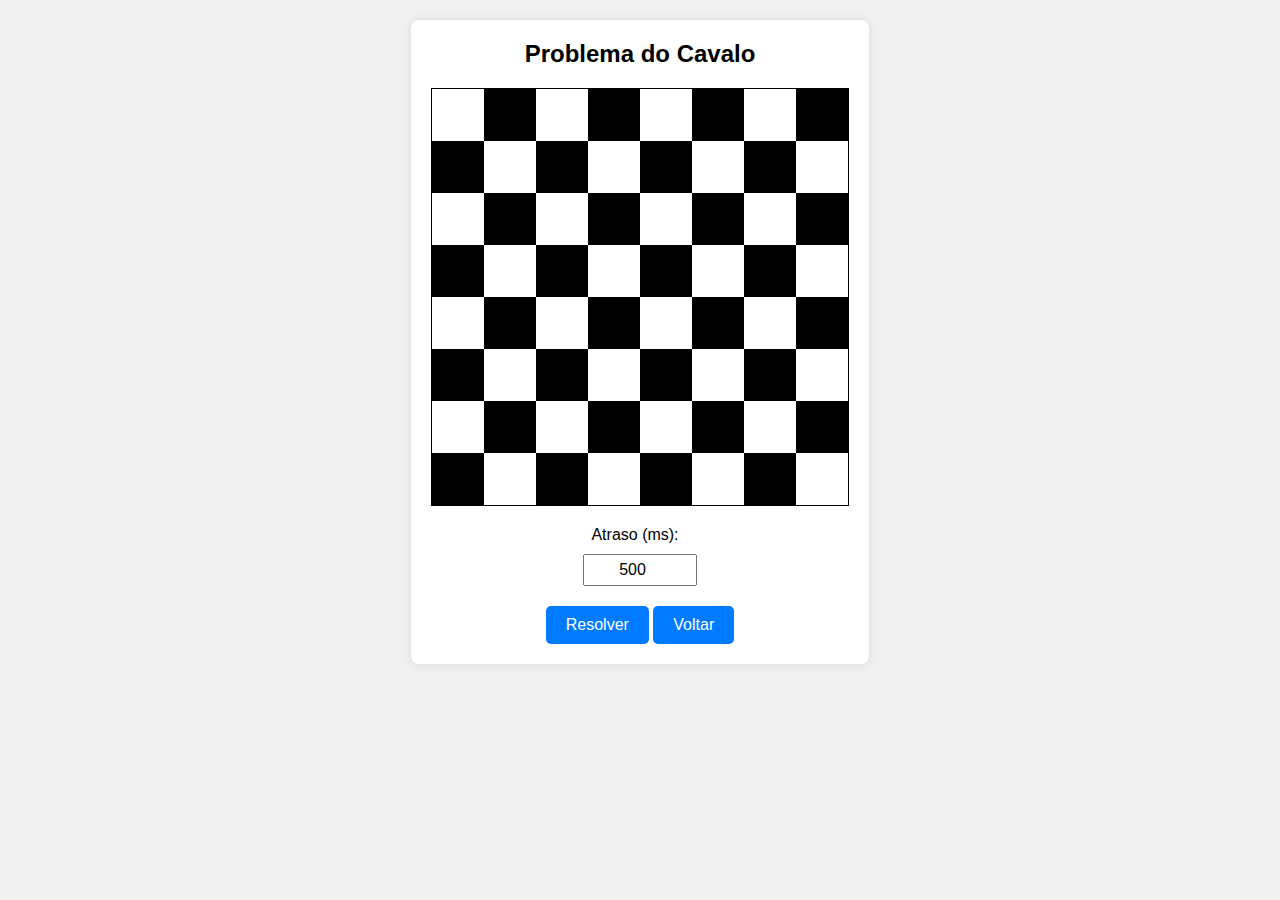
==== html/cavalo/cavalo.html @ 426ba8c2 "first commit" ====
<!DOCTYPE html>
<html lang="pt-BR">
<head>
    <meta charset="UTF-8">
    <title>Problema do Cavalo</title>
    <link rel="stylesheet" href="/styles/cavalo/cavalo.css">
</head>
<body>
    <div class="container">
        <h1>Problema do Cavalo</h1>
        <table id="chessboard"></table>
        <div class="controls">
            <label for="delay">Atraso (ms):</label>
            <input type="number" id="delay" value="500" min="100" step="100">
            <div>
                <button onclick="startSolving()">Resolver</button>
                <button onclick="window.location.href='../index.html'">Voltar</button>
            </div>
        </div>
    </div>
    <script src="/js/cavalo/cavalo.js"></script>
</body>
</html>
---- styles/cavalo/cavalo.css ----
body {
    font-family: Arial, sans-serif;
    background-color: #f0f0f0;
    display: flex;
    justify-content: center;
    align-items: center;
    margin: 0;
}

.container {
    text-align: center;
    background-color: #fff;
    padding: 20px;
    border-radius: 8px;
    box-shadow: 0 0 10px rgba(0, 0, 0, 0.1);
    margin: 20px;
}

h1 {
    margin: 0 0 20px 0;
    font-size: 24px;
}

table {
    border: 1px solid black;
    border-collapse: collapse;
    margin: 0 auto 20px auto;
}

td {
    width: 50px;
    height: 50px;
    text-align: center;
    vertical-align: middle;
    font-size: 24px;
}

.white {
    background-color: white;
}

.black {
    background-color: black;
    color: white;
}

.visited {
    background-color: #aaf;
}

.controls {
    display: flex;
    flex-direction: column;
    align-items: center;
    gap: 10px;
}

.controls label {
    margin-right: 10px;
}

.controls input {
    margin: 0 0 10px 0;
    padding: 5px;
    font-size: 16px;
    width: 100px;
    text-align: center;
}

.controls button {
    padding: 10px 20px;
    font-size: 16px;
    border: none;
    border-radius: 5px;
    background-color: #007bff;
    color: white;
    cursor: pointer;
    transition: background-color 0.3s;
}

.controls button:hover {
    background-color: #0056b3;
}

.controls button:nth-child(4) {
    background-color: #dc3545;
}

.controls button:nth-child(4):hover {
    background-color: #c82333;
}
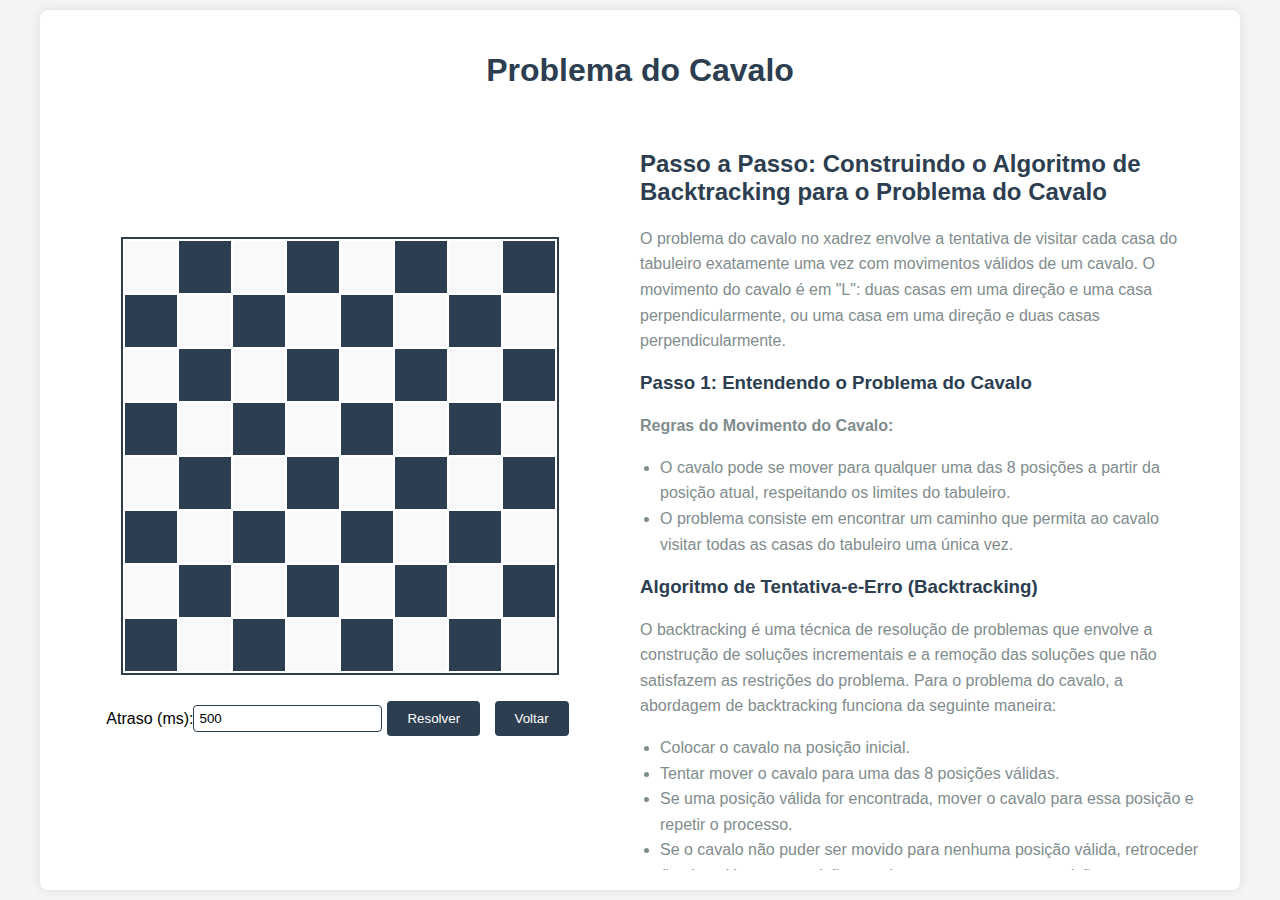
==== commit 975c7874: "mudança de layout do problema do cavalo" ====
--- a/html/cavalo/cavalo.html
+++ b/html/cavalo/cavalo.html
@@ -8,13 +8,36 @@
 <body>
     <div class="container">
         <h1>Problema do Cavalo</h1>
-        <table id="chessboard"></table>
-        <div class="controls">
-            <label for="delay">Atraso (ms):</label>
-            <input type="number" id="delay" value="500" min="100" step="100">
-            <div>
-                <button onclick="startSolving()">Resolver</button>
-                <button onclick="window.location.href='../index.html'">Voltar</button>
+        <div class="flex-container">
+            <div class="board-container">
+                <table id="chessboard"></table>
+                <div class="controls">
+                    <label for="delay">Atraso (ms):</label>
+                    <input type="number" id="delay" value="500" min="100" step="100">
+                    <div>
+                        <button onclick="startSolving()">Resolver</button>
+                        <button onclick="window.location.href='../index.html'">Voltar</button>
+                    </div>
+                </div>
+            </div>
+            <div class="explanation">
+                <h2>Passo a Passo: Construindo o Algoritmo de Backtracking para o Problema do Cavalo</h2>
+                <p>O problema do cavalo no xadrez envolve a tentativa de visitar cada casa do tabuleiro exatamente uma vez com movimentos válidos de um cavalo. O movimento do cavalo é em "L": duas casas em uma direção e uma casa perpendicularmente, ou uma casa em uma direção e duas casas perpendicularmente.</p>
+                <h3>Passo 1: Entendendo o Problema do Cavalo</h3>
+                <p><strong>Regras do Movimento do Cavalo:</strong></p>
+                <ul>
+                    <li>O cavalo pode se mover para qualquer uma das 8 posições a partir da posição atual, respeitando os limites do tabuleiro.</li>
+                    <li>O problema consiste em encontrar um caminho que permita ao cavalo visitar todas as casas do tabuleiro uma única vez.</li>
+                </ul>
+                <h3>Algoritmo de Tentativa-e-Erro (Backtracking)</h3>
+                <p>O backtracking é uma técnica de resolução de problemas que envolve a construção de soluções incrementais e a remoção das soluções que não satisfazem as restrições do problema. Para o problema do cavalo, a abordagem de backtracking funciona da seguinte maneira:</p>
+                <ul>
+                    <li>Colocar o cavalo na posição inicial.</li>
+                    <li>Tentar mover o cavalo para uma das 8 posições válidas.</li>
+                    <li>Se uma posição válida for encontrada, mover o cavalo para essa posição e repetir o processo.</li>
+                    <li>Se o cavalo não puder ser movido para nenhuma posição válida, retroceder (backtrack) para a posição anterior e tentar uma nova posição.</li>
+                    <li>Repetir até que todas as casas do tabuleiro tenham sido visitadas ou todas as possibilidades tenham sido testadas.</li>
+                </ul>
             </div>
         </div>
     </div>
--- a/styles/cavalo/cavalo.css
+++ b/styles/cavalo/cavalo.css
@@ -1,91 +1,112 @@
 body {
     font-family: Arial, sans-serif;
-    background-color: #f0f0f0;
+    background-color: #f4f4f4;
+    margin: 0;
+    padding: 0;
     display: flex;
     justify-content: center;
     align-items: center;
-    margin: 0;
+    height: 100vh;
 }
 
 .container {
-    text-align: center;
     background-color: #fff;
+    box-shadow: 0 0 10px rgba(0, 0, 0, 0.1);
+    border-radius: 8px;
+    overflow: hidden;
+    max-width: 1200px;
+    width: 100%;
     padding: 20px;
-    border-radius: 8px;
-    box-shadow: 0 0 10px rgba(0, 0, 0, 0.1);
-    margin: 20px;
+    box-sizing: border-box;
 }
 
 h1 {
-    margin: 0 0 20px 0;
-    font-size: 24px;
+    text-align: center;
+    color: #2c3e50;
 }
 
-table {
-    border: 1px solid black;
-    border-collapse: collapse;
-    margin: 0 auto 20px auto;
+.flex-container {
+    display: flex;
 }
 
-td {
+.board-container {
+    flex: 1;
+    display: flex;
+    flex-direction: column;
+    align-items: center;
+    justify-content: center;
+}
+
+#chessboard {
+    border: 2px solid #2c3e50;
+    margin-bottom: 20px;
+}
+
+#chessboard td {
     width: 50px;
     height: 50px;
     text-align: center;
     vertical-align: middle;
-    font-size: 24px;
+    font-size: 20px;
+    font-weight: bold;
 }
 
-.white {
-    background-color: white;
+#chessboard .white {
+    background-color: #f9f9f9;
 }
 
-.black {
-    background-color: black;
-    color: white;
-}
-
-.visited {
-    background-color: #aaf;
+#chessboard .black {
+    background-color: #2c3e50;
+    color: #fff;
 }
 
 .controls {
     display: flex;
-    flex-direction: column;
+    flex-direction: row;
     align-items: center;
-    gap: 10px;
 }
 
-.controls label {
-    margin-right: 10px;
+.controls label, .controls input {
+    margin: 10px 0;
 }
 
 .controls input {
-    margin: 0 0 10px 0;
     padding: 5px;
-    font-size: 16px;
-    width: 100px;
-    text-align: center;
+    border: 1px solid #2c3e50;
+    border-radius: 4px;
 }
 
 .controls button {
     padding: 10px 20px;
-    font-size: 16px;
+    margin: 5px;
     border: none;
-    border-radius: 5px;
-    background-color: #007bff;
+    background-color: #2c3e50;
     color: white;
+    border-radius: 4px;
     cursor: pointer;
-    transition: background-color 0.3s;
 }
 
 .controls button:hover {
-    background-color: #0056b3;
+    background-color: #34495e;
 }
 
-.controls button:nth-child(4) {
-    background-color: #dc3545;
+.explanation {
+    flex: 1;
+    padding: 20px;
+    overflow-y: auto;
+    max-height: 80vh;
 }
 
-.controls button:nth-child(4):hover {
-    background-color: #c82333;
+.explanation h2, .explanation h3 {
+    color: #2c3e50;
 }
+
+.explanation p, .explanation ul {
+    font-size: 16px;
+    line-height: 1.6;
+    color: #7f8c8d;
+}
+
+.explanation ul {
+    padding-left: 20px;
+}
